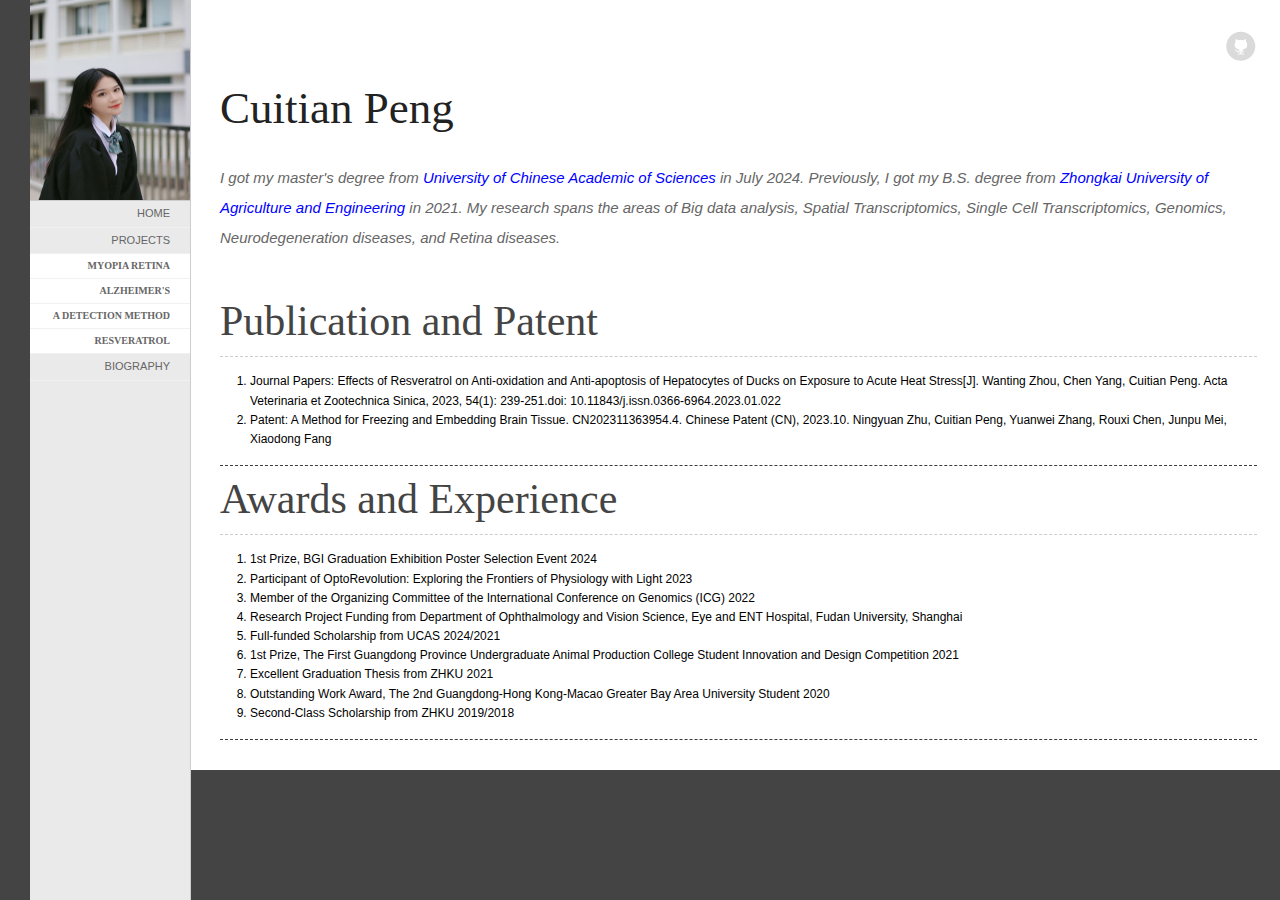
==== index.html @ 2ec467e6 "Update index.html" ====
<!DOCTYPE html PUBLIC "-//W3C//DTD XHTML 1.0 Strict//EN" "http://www.w3.org/TR/xhtml1/DTD/xhtml1-strict.dtd">
<html>

<head>
<title>Homepage of Cuitian Peng</title>
<meta http-equiv="Content-Type" content="text/html; charset=utf-8"/>
<link rel="stylesheet" type="text/css" href="css/style.css" />
<script type="text/javascript" src="js/jquery-1.7.js"></script>
<script type="text/javascript" src="js/jcarousellite_1.0.1.min.js"></script>
<!--[if IE 6]> <link rel="stylesheet" type="text/css" href="css/ie.css" /> <![endif]-->
<script type="text/javascript">
$(function() {
    $(".gallery").jCarouselLite({
        btnNext: ".next",
        btnPrev: ".prev"
    });
});
</script>
<style>
    body {
        font-family: Arial, sans-serif; /* 设置基础字体 */
        line-height: 1.6; /* 设置行高 */
    }
    h1 {
        font-size: 4em; /* 主标题字体大小 */
        color: #333; /* 颜色 */
    }
    h2 {
        font-size: 3.5em; /* 副标题字体大小 */
        color: #444; /* 颜色 */
    }
    .tag {
        font-size: 2em; /* 调整段落的字体大小 */
        color: #666; /* 颜色 */
    }
    p {
        font-size: 1.5em; /* 段落的字体大小 */
        color: #666; /* 颜色 */
    }
</style>
</head>
<body>

<div id="leftcont">
    <div id="leftimg"><a title="home" href="index.html"><img alt="image description" src="images/cuitianpeng.jpg" /></a></div>
    <div id="menu">
        <ul>
            <li><a title="link one" href="index.html">Home</a></li>
            <li><a title="link three" href="project.html">Projects</a></li>
        </ul>
    </div>
    <div id="menu1">
        <ul>
            <li><a title="link four" href="Myopia Retina.html">Myopia Retina</a></li>
            <li><a title="link seven" href="AD.html">AlZHEIMER's</a></li>  
            <li><a title="link six" href="A Detection Method.html">A Detection Method</a></li>
            <li><a title="link seven" href="Effects of resveratrol.html">Resveratrol</a></li> 
        </ul>
    </div>
    <div id="menu">
        <ul>
            <li><a href="Files/Cuitian PENG-CV-Revised 1018.pdf">Biography</a></li>
        </ul>
    </div>
</div>

<div id="main" >
    <div id="social"> 
        <a href="https://github.com/CuitianPeng24.ucl"> <img src="images/github.png" alt="" /></a>
    </div> 
    <div class="clr"></div>
    
    <h1>Cuitian Peng</h1>
    <p class="tag">I got my master's degree from <a href="https://www.ucas.ac.cn/">University of Chinese Academic of Sciences</a> in July 2024. 
        Previously, I got my B.S. degree from <a href="https://m.zhku.edu.cn/">Zhongkai University of Agriculture and Engineering</a> in 2021. 
        My research spans the areas of Big data analysis, Spatial Transcriptomics, Single Cell Transcriptomics, Genomics, Neurodegeneration diseases, and Retina diseases.
    </p>

    <h2>Publication and Patent</h2>
    <div id="awards">
        <ol>
            <li>Journal Papers: Effects of Resveratrol on Anti-oxidation and Anti-apoptosis of Hepatocytes of Ducks on Exposure to Acute Heat Stress[J]. Wanting Zhou, Chen Yang, Cuitian Peng. Acta Veterinaria et Zootechnica Sinica, 2023, 54(1): 239-251.doi: 10.11843/j.issn.0366-6964.2023.01.022</li>
            <li>Patent: A Method for Freezing and Embedding Brain Tissue. CN202311363954.4. Chinese Patent (CN), 2023.10. Ningyuan Zhu, Cuitian Peng, Yuanwei Zhang, Rouxi Chen, Junpu Mei, Xiaodong Fang</li>
        </ol>
    </div>

    <h2>Awards and Experience</h2>
    <div id="awards">
        <ol>
            <li>1st Prize, BGI Graduation Exhibition Poster Selection Event 2024 </li>
            <li>Participant of OptoRevolution: Exploring the Frontiers of Physiology with Light 2023</li>
            <li>Member of the Organizing Committee of the International Conference on Genomics (ICG) 2022</li>
            <li>Research Project Funding from Department of Ophthalmology and Vision Science, Eye and ENT Hospital, Fudan University, Shanghai</li>
            <li>Full-funded Scholarship from UCAS 2024/2021</li>
            <li>1st Prize, The First Guangdong Province Undergraduate Animal Production College Student Innovation and Design Competition 2021</li>
            <li>Excellent Graduation Thesis from ZHKU 2021</li>
            <li>Outstanding Work Award, The 2nd Guangdong-Hong Kong-Macao Greater Bay Area University Student 2020</li>
            <li>Second-Class Scholarship from ZHKU 2019/2018</li>
        </ol>
    </div>
</div>
</body>
</html>
---- css/style.css ----
@charset "utf-8";
/* Free css docuement at www.cssmoban.com
Template: Open Box
 Author Paarth */


* {
margin : 0;
padding : 0;
}
body {
background : #444;
font-family : Geneva, Arial, Helvetica, sans-serif;
font-size : 12px;
color : #444;
line-height : 200%;
}
body > #leftcont {
position : fixed;
}
img {
border : 0;
}
img.imgright {
float : right;
margin : 0 0 15px 15px;
padding : 5px;
border : #d7d9d0 solid 1px;
}
a {
color : #0000FF;
text-decoration : none;
}
a:hover {
color : #f00;
text-decoration : underline;
}
#leftcont {
position : absolute;
top : 0;
left : 0;
width : 160px;
margin-left : 30px;
height : 100%;
overflow : hidden;
background : #eaeaea;
border-right : 1px solid #ccc;
}
#leftimg {
width : 160px;
height : 200px;
border-bottom : 1px solid #ccc;
}

#leftimg img{
    width: 100%;
    height: 100%;
}

#social {
padding-bottom : 20px;
float : right;
}
#menu {
width : 160px;
}
#menu ul {
list-style-type : none;
}
#menu a {
display : block;
padding : 4px 20px;
color : #666;
text-decoration : none;
width : 120px;
background : #eaeaea;
border-bottom : 1px solid #f1f1f1;
text-align : right;
text-transform : uppercase;
font-family : "Arial Black", Gadget, sans-serif;
font-size : 11px;
font-weight : normal;
}

#menu a:hover {
color : #222;
}

#menu1 {
width : 160px;
}
#menu1 ul {
list-style-type : none;
}
#menu1 a {
display : block;
padding : 4px 20px;
color : #666;
text-decoration : none;
width : 120px;
background : #ffffff;
border-bottom : 1px solid #f1f1f1;
text-align : right;
text-transform : uppercase;
font-family : "Times New Roman", Gadget, sans-serif;
font-size : 10px;
font-weight : bold;
}

#menu1 a:hover {
color : #222;
}
.inner_copyright{text-indent:-9999px;height:0;line-height:0;font-size:0;overflow:hidden;}
#main {
width : 81%;
margin-left : 190px;
padding : 30px;
background : #fff;

}
#main p {
margin : 0 0 15px 0;
}
#main p.tag {
margin : 35px 0;
font-size : 15px;
font-style : italic;
line-height : 30px;
color : #666;
}
#main h1, h2, h3, h4, h5 {
margin : 0 0 15px 0;
font-size : 20px;
color : #222;
font-weight : normal;
font-family : Georgia, "Times New Roman", Times, serif;
}
#main h1 {
font-size : 45px;
line-height: 40px;
margin : 0 0 15px 0;
}
#main h2 {
border-bottom : 1px dashed #ccc;
padding-bottom : 1px;
}
#slider {
width : 750px;
position : relative;
margin-left : 70px;
padding : 20px;
height : 140px;
margin-top : 10px;
}
#slider .next, #slider .prev {
position : absolute;
top : 55px;
left : -77px;
width : 24px;
height : 43px;
display : block;
z-index : 101;
}
#slider .next {
left : 720px;
}
.gallery ul {
list-style : none;
}
.gallery ul li {
margin-left : 15px;
display : inline-block;
}
.gallery .photo {
margin-left : 15px;
}
.gallery .photo:first-child {
margin-left : 0;
}
a.photo {
display : block;
}
a.photo img, img.photo {
display : block;
border : #d3d3d3 solid 1px;
background : #fff;
}
a.photo:hover img {
border-color : #999;
}
#main .row {
clear : both;
float : left;
width : 100%;
padding-top : 4px;
padding-bottom: 5px;
}
#main .row .col {
float : left;
width : 40%;
height : 180px;
padding-right : 2%;
margin-right : 2%;
border-right : 1px solid #ccc;
padding-bottom : 0%;
margin-bottom : 0%;
border-bottom : 1px solid #ccc;
}
#main .row .last {
margin : 0;
padding : 0;
border : 0;
}
#main ul {
margin : 0 0 15px 30px;
list-style-type : square;
color : #666;
}
#main ul li span {
color : #444;
}
#main ol {
margin : 0 0 15px 30px;
color : #000;
}
#main ol li span {
color : #444;
}
.clr {
clear : both;
}
#footer {
clear : both;
border-top : 1px solid #ccc;
padding : 15px 0;
font-size : 10px;
text-align : right;
}
#footer p {
margin : 0;
padding : 0;
}

#awards {
    border-bottom: 1px dashed rgb(59, 59, 59);
    padding-bottom: 1px;
}
---- css/ie.css ----
html
{
	overflow: hidden;
}

body
{
	height: 100%;
	width: 100%;
	overflow: auto;
}
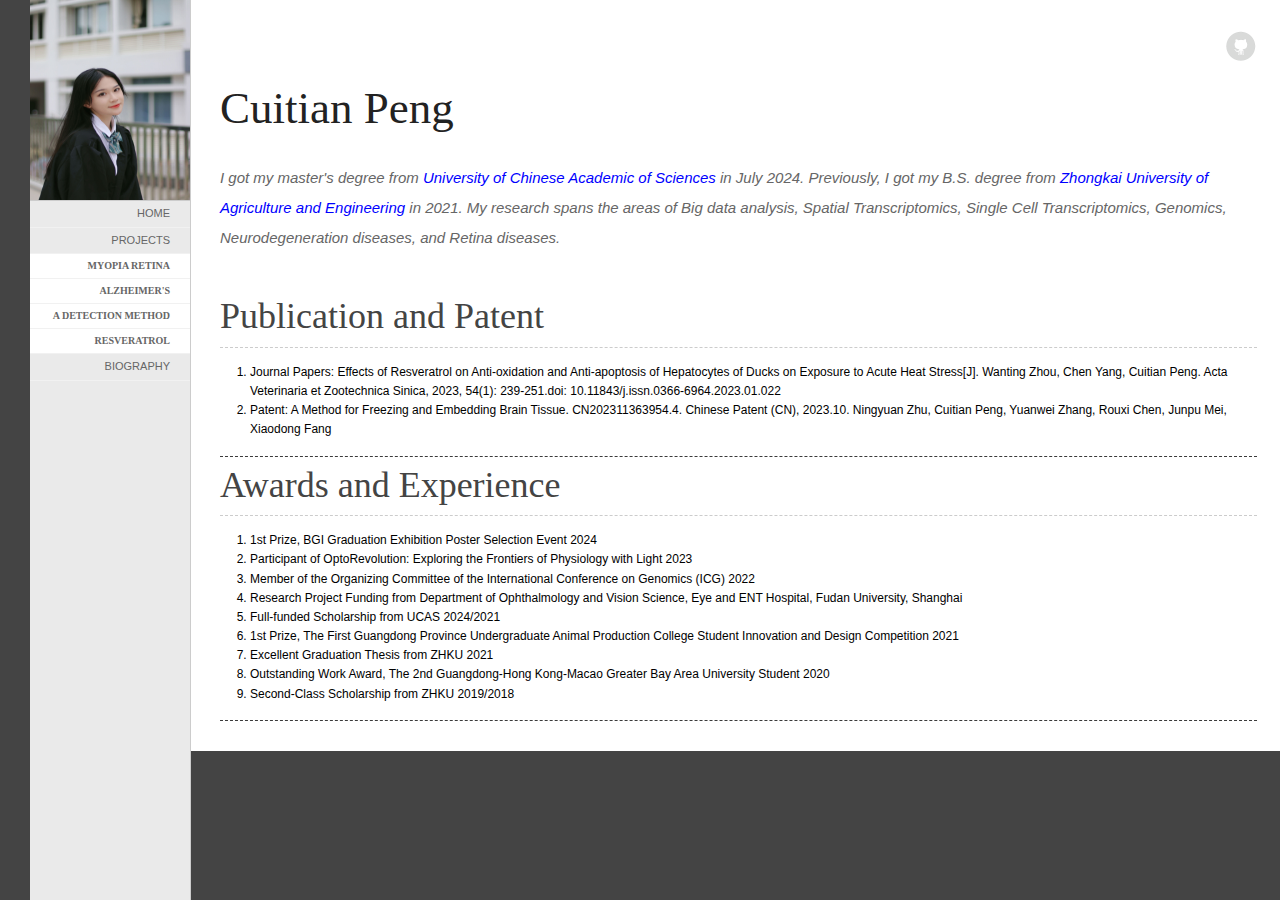
==== commit 7fb428a0: "Update index.html" ====
--- a/index.html
+++ b/index.html
@@ -26,15 +26,15 @@
         color: #333; /* 颜色 */
     }
     h2 {
-        font-size: 3.5em; /* 副标题字体大小 */
+        font-size: 3em; /* 副标题字体大小 */
         color: #444; /* 颜色 */
     }
     .tag {
-        font-size: 2em; /* 调整段落的字体大小 */
+        font-size: 2.5em; /* 调整段落的字体大小 */
         color: #666; /* 颜色 */
     }
     p {
-        font-size: 1.5em; /* 段落的字体大小 */
+        font-size: 2.5em; /* 段落的字体大小 */
         color: #666; /* 颜色 */
     }
 </style>
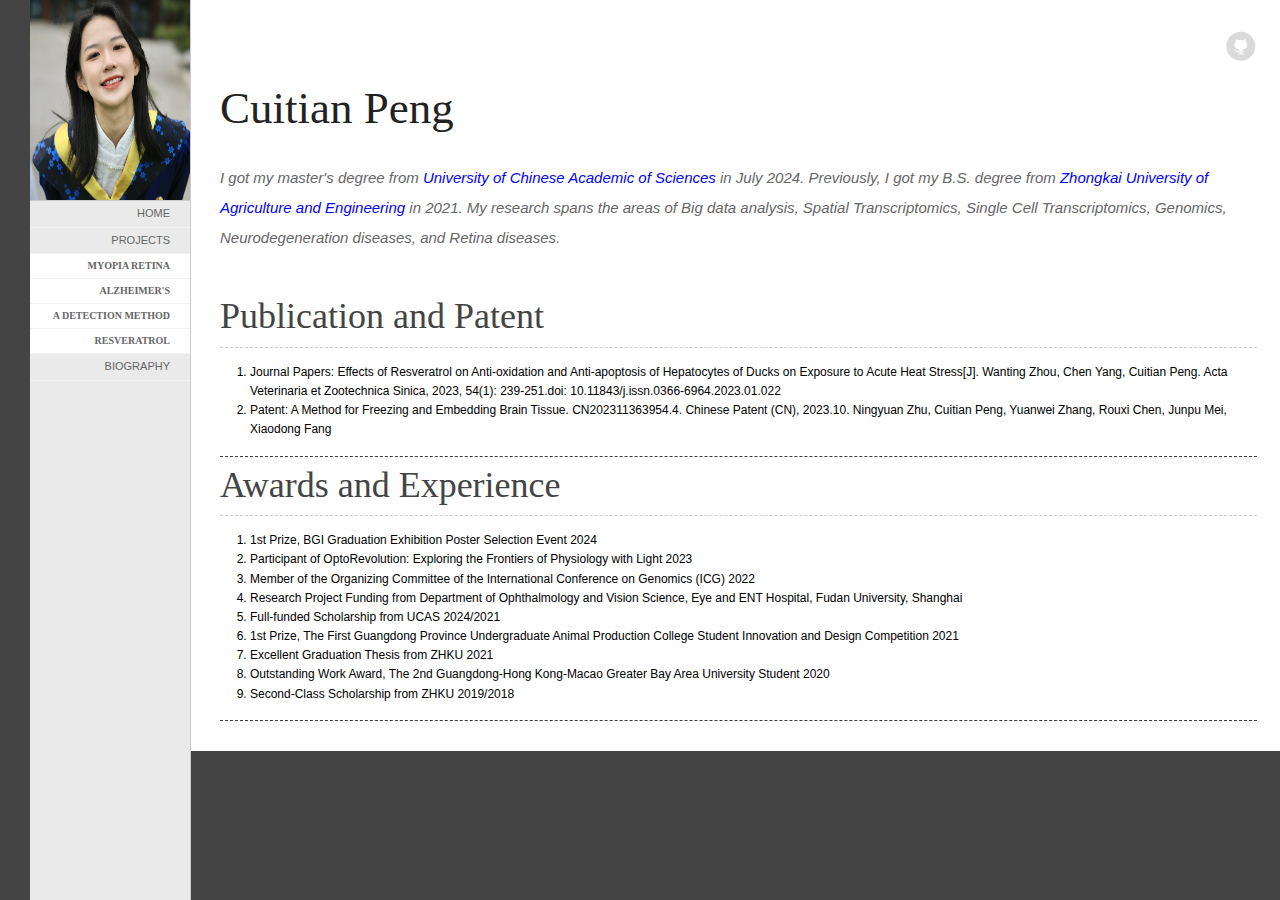
==== commit 62fe6b41: "Update index.html" ====
--- a/index.html
+++ b/index.html
@@ -42,7 +42,7 @@
 <body>
 
 <div id="leftcont">
-    <div id="leftimg"><a title="home" href="index.html"><img alt="image description" src="images/cuitianpeng.jpg" /></a></div>
+    <div id="leftimg"><a title="home" href="index.html"><img alt="image description" src="images/Photo.png" /></a></div>
     <div id="menu">
         <ul>
             <li><a title="link one" href="index.html">Home</a></li>
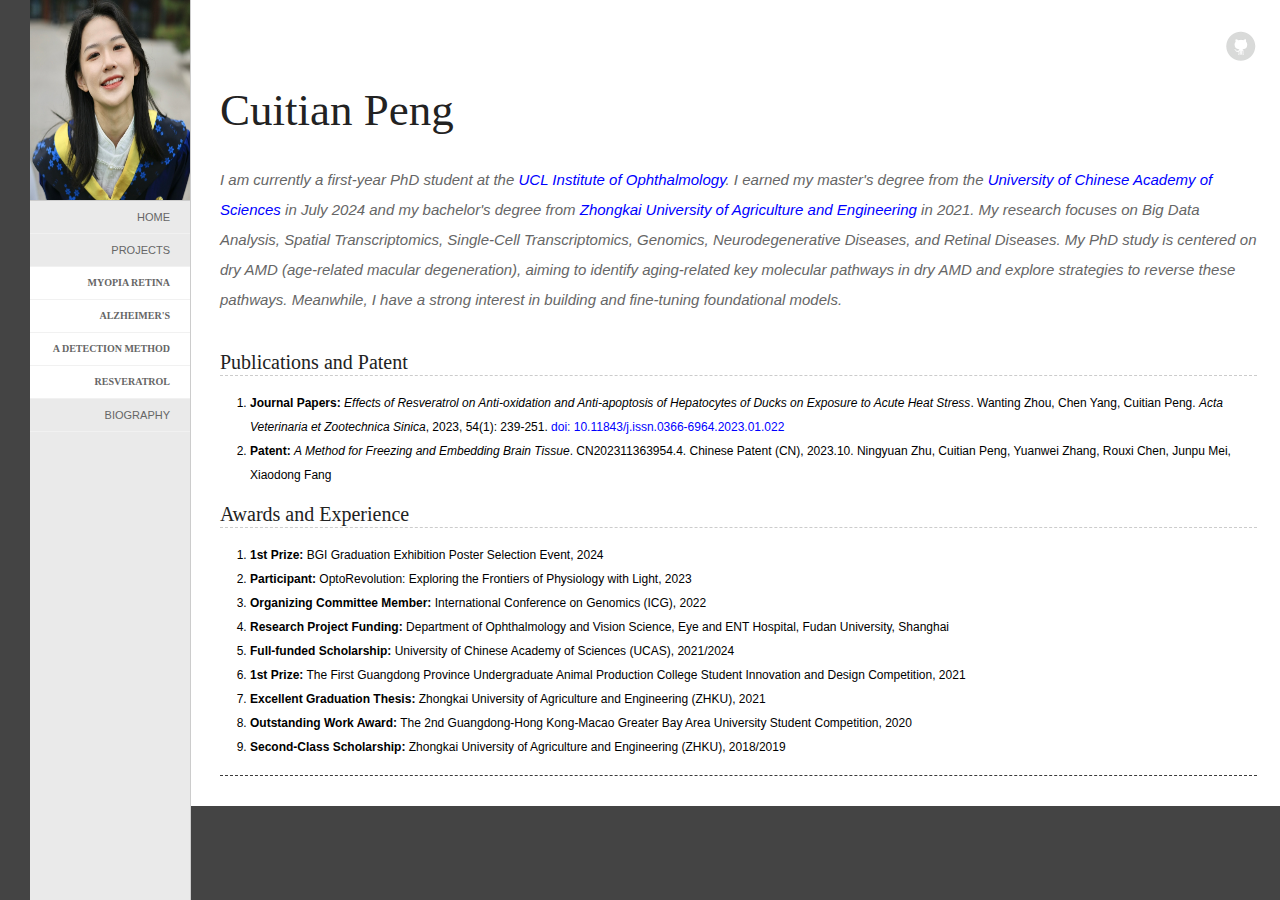
==== commit 9064d915: "Update index.html" ====
--- a/index.html
+++ b/index.html
@@ -1,103 +1,89 @@
-<!DOCTYPE html PUBLIC "-//W3C//DTD XHTML 1.0 Strict//EN" "http://www.w3.org/TR/xhtml1/DTD/xhtml1-strict.dtd">
-<html>
+<!DOCTYPE html>
+<html lang="en">
 
 <head>
-<title>Homepage of Cuitian Peng</title>
-<meta http-equiv="Content-Type" content="text/html; charset=utf-8"/>
-<link rel="stylesheet" type="text/css" href="css/style.css" />
-<script type="text/javascript" src="js/jquery-1.7.js"></script>
-<script type="text/javascript" src="js/jcarousellite_1.0.1.min.js"></script>
-<!--[if IE 6]> <link rel="stylesheet" type="text/css" href="css/ie.css" /> <![endif]-->
-<script type="text/javascript">
-$(function() {
-    $(".gallery").jCarouselLite({
-        btnNext: ".next",
-        btnPrev: ".prev"
-    });
-});
-</script>
-<style>
-    body {
-        font-family: Arial, sans-serif; /* 设置基础字体 */
-        line-height: 1.6; /* 设置行高 */
-    }
-    h1 {
-        font-size: 4em; /* 主标题字体大小 */
-        color: #333; /* 颜色 */
-    }
-    h2 {
-        font-size: 3em; /* 副标题字体大小 */
-        color: #444; /* 颜色 */
-    }
-    .tag {
-        font-size: 2.5em; /* 调整段落的字体大小 */
-        color: #666; /* 颜色 */
-    }
-    p {
-        font-size: 2.5em; /* 段落的字体大小 */
-        color: #666; /* 颜色 */
-    }
-</style>
+    <meta charset="UTF-8">
+    <meta name="viewport" content="width=device-width, initial-scale=1.0">
+    <title>Homepage of Cuitian Peng</title>
+    <link rel="stylesheet" type="text/css" href="css/style.css" />
+    <script src="js/jquery-1.7.js"></script>
+    <script src="js/jcarousellite_1.0.1.min.js"></script>
+    <script>
+        $(function() {
+            $(".gallery").jCarouselLite({
+                btnNext: ".next",
+                btnPrev: ".prev"
+            });
+        });
+    </script>
 </head>
+
 <body>
-
-<div id="leftcont">
-    <div id="leftimg"><a title="home" href="index.html"><img alt="image description" src="images/Photo.png" /></a></div>
-    <div id="menu">
-        <ul>
-            <li><a title="link one" href="index.html">Home</a></li>
-            <li><a title="link three" href="project.html">Projects</a></li>
-        </ul>
-    </div>
-    <div id="menu1">
-        <ul>
-            <li><a title="link four" href="Myopia Retina.html">Myopia Retina</a></li>
-            <li><a title="link seven" href="AD.html">AlZHEIMER's</a></li>  
-            <li><a title="link six" href="A Detection Method.html">A Detection Method</a></li>
-            <li><a title="link seven" href="Effects of resveratrol.html">Resveratrol</a></li> 
-        </ul>
-    </div>
-    <div id="menu">
-        <ul>
-            <li><a href="Files/Cuitian PENG-CV-Revised 1018.pdf">Biography</a></li>
-        </ul>
-    </div>
-</div>
-
-<div id="main" >
-    <div id="social"> 
-        <a href="https://github.com/CuitianPeng24.ucl"> <img src="images/github.png" alt="" /></a>
-    </div> 
-    <div class="clr"></div>
-    
-    <h1>Cuitian Peng</h1>
-    <p class="tag">I got my master's degree from <a href="https://www.ucas.ac.cn/">University of Chinese Academic of Sciences</a> in July 2024. 
-        Previously, I got my B.S. degree from <a href="https://m.zhku.edu.cn/">Zhongkai University of Agriculture and Engineering</a> in 2021. 
-        My research spans the areas of Big data analysis, Spatial Transcriptomics, Single Cell Transcriptomics, Genomics, Neurodegeneration diseases, and Retina diseases.
-    </p>
-
-    <h2>Publication and Patent</h2>
-    <div id="awards">
-        <ol>
-            <li>Journal Papers: Effects of Resveratrol on Anti-oxidation and Anti-apoptosis of Hepatocytes of Ducks on Exposure to Acute Heat Stress[J]. Wanting Zhou, Chen Yang, Cuitian Peng. Acta Veterinaria et Zootechnica Sinica, 2023, 54(1): 239-251.doi: 10.11843/j.issn.0366-6964.2023.01.022</li>
-            <li>Patent: A Method for Freezing and Embedding Brain Tissue. CN202311363954.4. Chinese Patent (CN), 2023.10. Ningyuan Zhu, Cuitian Peng, Yuanwei Zhang, Rouxi Chen, Junpu Mei, Xiaodong Fang</li>
-        </ol>
+    <div id="leftcont">
+        <div id="leftimg">
+            <a title="home" href="index.html"><img alt="image description" src="images/Photo.png" /></a>
+        </div>
+        <div id="menu">
+            <ul>
+                <li><a title="link one" href="index.html">Home</a></li>
+                <li><a title="link three" href="project.html">Projects</a></li>
+            </ul>
+        </div>
+        <div id="menu1">
+            <ul>
+                <li><a title="link four" href="Myopia Retina.html">Myopia Retina</a></li>
+                <li><a title="link seven" href="AD.html">Alzheimer's</a></li>
+                <li><a title="link six" href="A Detection Method.html">A Detection Method</a></li>
+                <li><a title="link seven" href="Effects of resveratrol.html">Resveratrol</a></li>
+            </ul>
+        </div>
+        <div id="menu">
+            <ul>
+                <li><a href="Files/Monica CV Final.pdf">Biography</a></li>
+            </ul>
+        </div>
     </div>
 
-    <h2>Awards and Experience</h2>
-    <div id="awards">
-        <ol>
-            <li>1st Prize, BGI Graduation Exhibition Poster Selection Event 2024 </li>
-            <li>Participant of OptoRevolution: Exploring the Frontiers of Physiology with Light 2023</li>
-            <li>Member of the Organizing Committee of the International Conference on Genomics (ICG) 2022</li>
-            <li>Research Project Funding from Department of Ophthalmology and Vision Science, Eye and ENT Hospital, Fudan University, Shanghai</li>
-            <li>Full-funded Scholarship from UCAS 2024/2021</li>
-            <li>1st Prize, The First Guangdong Province Undergraduate Animal Production College Student Innovation and Design Competition 2021</li>
-            <li>Excellent Graduation Thesis from ZHKU 2021</li>
-            <li>Outstanding Work Award, The 2nd Guangdong-Hong Kong-Macao Greater Bay Area University Student 2020</li>
-            <li>Second-Class Scholarship from ZHKU 2019/2018</li>
-        </ol>
+    <div id="main">
+        <div id="social">
+            <a href="https://github.com/CuitianPeng24.ucl"><img src="images/github.png" alt="GitHub" /></a>
+        </div>
+        <div class="clr"></div>
+
+        <h1>Cuitian Peng</h1>
+        <p class="tag">
+            I am currently a first-year PhD student at the <a href="https://www.ucl.ac.uk/ioo/">UCL Institute of Ophthalmology</a>. I earned my master's degree from the <a href="https://www.ucas.ac.cn/">University of Chinese Academy of Sciences</a> in July 2024 and my bachelor's degree from <a href="https://m.zhku.edu.cn/">Zhongkai University of Agriculture and Engineering</a> in 2021. My research focuses on Big Data Analysis, Spatial Transcriptomics, Single-Cell Transcriptomics, Genomics, Neurodegenerative Diseases, and Retinal Diseases. My PhD study is centered on dry AMD (age-related macular degeneration), aiming to identify aging-related key molecular pathways in dry AMD and explore strategies to reverse these pathways. Meanwhile, I have a strong interest in building and fine-tuning foundational models.
+        </p>
+
+        <section id="publications">
+            <h2>Publications and Patent</h2>
+            <ol>
+                <li>
+                    <strong>Journal Papers:</strong>
+                    <em>Effects of Resveratrol on Anti-oxidation and Anti-apoptosis of Hepatocytes of Ducks on Exposure to Acute Heat Stress</em>. Wanting Zhou, Chen Yang, Cuitian Peng. <em>Acta Veterinaria et Zootechnica Sinica</em>, 2023, 54(1): 239-251. <a href="https://doi.org/10.11843/j.issn.0366-6964.2023.01.022" target="_blank">doi: 10.11843/j.issn.0366-6964.2023.01.022</a>
+                </li>
+                <li>
+                    <strong>Patent:</strong>
+                    <em>A Method for Freezing and Embedding Brain Tissue</em>. CN202311363954.4. Chinese Patent (CN), 2023.10. Ningyuan Zhu, Cuitian Peng, Yuanwei Zhang, Rouxi Chen, Junpu Mei, Xiaodong Fang
+                </li>
+            </ol>
+        </section>
+
+        <section id="awards">
+            <h2>Awards and Experience</h2>
+            <ol>
+                <li><strong>1st Prize:</strong> BGI Graduation Exhibition Poster Selection Event, 2024</li>
+                <li><strong>Participant:</strong> OptoRevolution: Exploring the Frontiers of Physiology with Light, 2023</li>
+                <li><strong>Organizing Committee Member:</strong> International Conference on Genomics (ICG), 2022</li>
+                <li><strong>Research Project Funding:</strong> Department of Ophthalmology and Vision Science, Eye and ENT Hospital, Fudan University, Shanghai</li>
+                <li><strong>Full-funded Scholarship:</strong> University of Chinese Academy of Sciences (UCAS), 2021/2024</li>
+                <li><strong>1st Prize:</strong> The First Guangdong Province Undergraduate Animal Production College Student Innovation and Design Competition, 2021</li>
+                <li><strong>Excellent Graduation Thesis:</strong> Zhongkai University of Agriculture and Engineering (ZHKU), 2021</li>
+                <li><strong>Outstanding Work Award:</strong> The 2nd Guangdong-Hong Kong-Macao Greater Bay Area University Student Competition, 2020</li>
+                <li><strong>Second-Class Scholarship:</strong> Zhongkai University of Agriculture and Engineering (ZHKU), 2018/2019</li>
+            </ol>
+        </section>
     </div>
-</div>
 </body>
+
 </html>
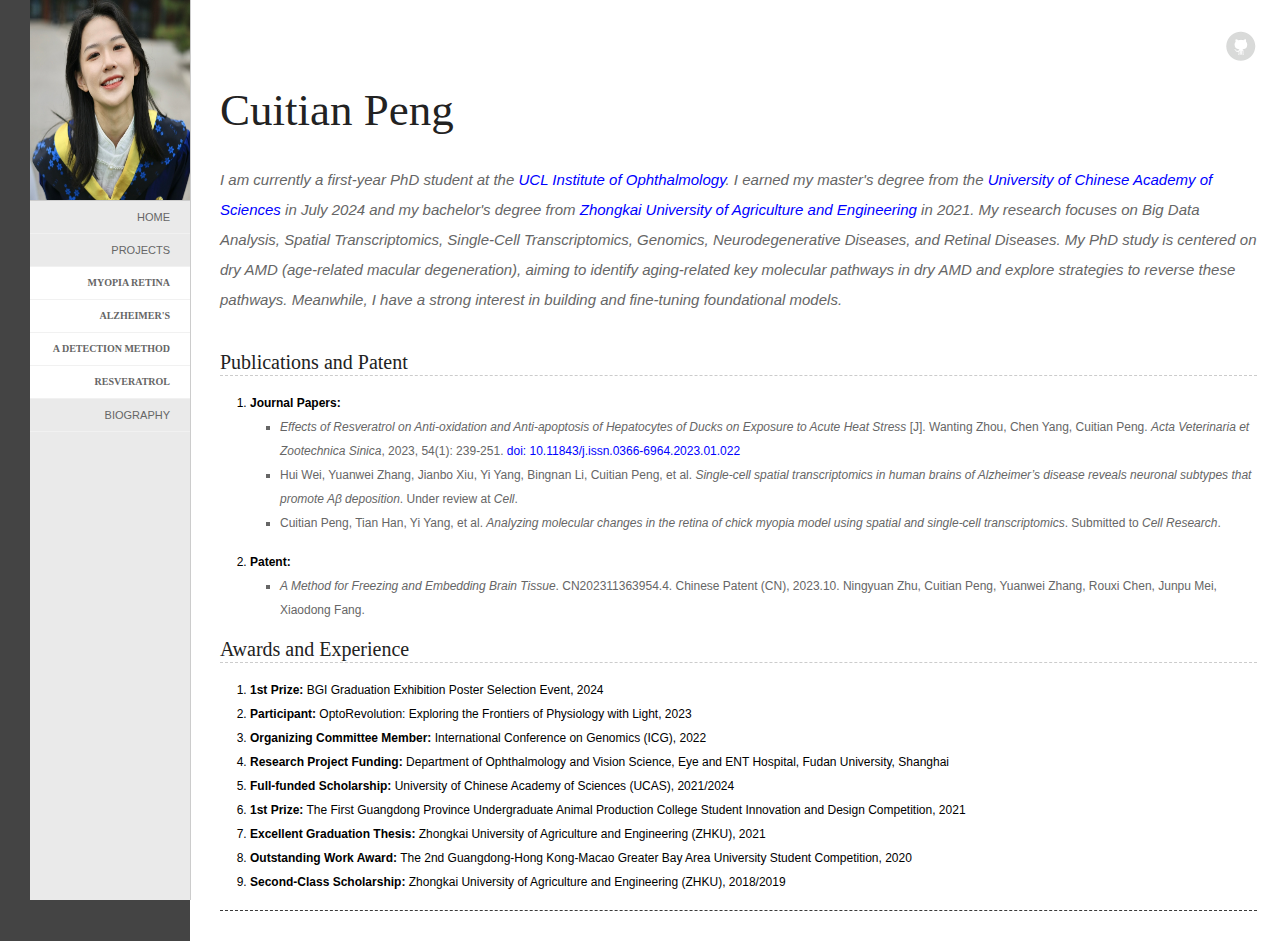
==== commit 67e16ab7: "Update index.html" ====
--- a/index.html
+++ b/index.html
@@ -55,19 +55,37 @@
             I am currently a first-year PhD student at the <a href="https://www.ucl.ac.uk/ioo/">UCL Institute of Ophthalmology</a>. I earned my master's degree from the <a href="https://www.ucas.ac.cn/">University of Chinese Academy of Sciences</a> in July 2024 and my bachelor's degree from <a href="https://m.zhku.edu.cn/">Zhongkai University of Agriculture and Engineering</a> in 2021. My research focuses on Big Data Analysis, Spatial Transcriptomics, Single-Cell Transcriptomics, Genomics, Neurodegenerative Diseases, and Retinal Diseases. My PhD study is centered on dry AMD (age-related macular degeneration), aiming to identify aging-related key molecular pathways in dry AMD and explore strategies to reverse these pathways. Meanwhile, I have a strong interest in building and fine-tuning foundational models.
         </p>
 
-        <section id="publications">
-            <h2>Publications and Patent</h2>
-            <ol>
+<section id="publications">
+    <h2>Publications and Patent</h2>
+    <ol>
+        <li>
+            <strong>Journal Papers:</strong>
+            <ul>
                 <li>
-                    <strong>Journal Papers:</strong>
-                    <em>Effects of Resveratrol on Anti-oxidation and Anti-apoptosis of Hepatocytes of Ducks on Exposure to Acute Heat Stress</em>. Wanting Zhou, Chen Yang, Cuitian Peng. <em>Acta Veterinaria et Zootechnica Sinica</em>, 2023, 54(1): 239-251. <a href="https://doi.org/10.11843/j.issn.0366-6964.2023.01.022" target="_blank">doi: 10.11843/j.issn.0366-6964.2023.01.022</a>
+                    <em>Effects of Resveratrol on Anti-oxidation and Anti-apoptosis of Hepatocytes of Ducks on Exposure to Acute Heat Stress</em> [J]. Wanting Zhou, Chen Yang, Cuitian Peng. 
+                    <em>Acta Veterinaria et Zootechnica Sinica</em>, 2023, 54(1): 239-251. 
+                    <a href="https://doi.org/10.11843/j.issn.0366-6964.2023.01.022" target="_blank">doi: 10.11843/j.issn.0366-6964.2023.01.022</a>
                 </li>
                 <li>
-                    <strong>Patent:</strong>
-                    <em>A Method for Freezing and Embedding Brain Tissue</em>. CN202311363954.4. Chinese Patent (CN), 2023.10. Ningyuan Zhu, Cuitian Peng, Yuanwei Zhang, Rouxi Chen, Junpu Mei, Xiaodong Fang
+                    Hui Wei, Yuanwei Zhang, Jianbo Xiu, Yi Yang, Bingnan Li, Cuitian Peng, et al. 
+                    <em>Single-cell spatial transcriptomics in human brains of Alzheimer’s disease reveals neuronal subtypes that promote Aβ deposition</em>. Under review at <em>Cell</em>.
                 </li>
-            </ol>
-        </section>
+                <li>
+                    Cuitian Peng, Tian Han, Yi Yang, et al. 
+                    <em>Analyzing molecular changes in the retina of chick myopia model using spatial and single-cell transcriptomics</em>. Submitted to <em>Cell Research</em>.
+                </li>
+            </ul>
+        </li>
+        <li>
+            <strong>Patent:</strong>
+            <ul>
+                <li>
+                    <em>A Method for Freezing and Embedding Brain Tissue</em>. CN202311363954.4. Chinese Patent (CN), 2023.10. Ningyuan Zhu, Cuitian Peng, Yuanwei Zhang, Rouxi Chen, Junpu Mei, Xiaodong Fang.
+                </li>
+            </ul>
+        </li>
+    </ol>
+</section>
 
         <section id="awards">
             <h2>Awards and Experience</h2>
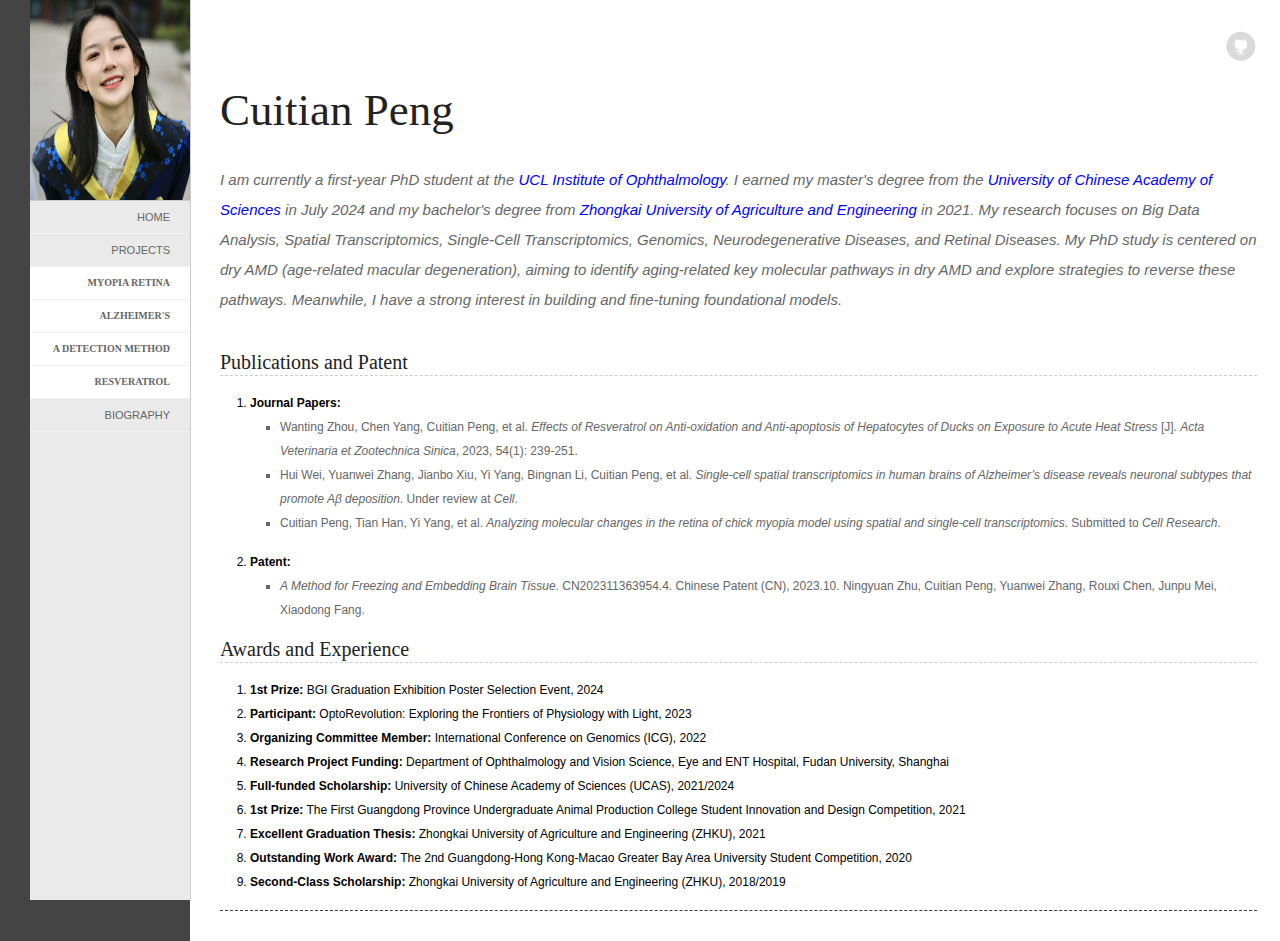
==== commit 9edcb3f9: "Update index.html" ====
--- a/index.html
+++ b/index.html
@@ -62,9 +62,8 @@
             <strong>Journal Papers:</strong>
             <ul>
                 <li>
-                    <em>Effects of Resveratrol on Anti-oxidation and Anti-apoptosis of Hepatocytes of Ducks on Exposure to Acute Heat Stress</em> [J]. Wanting Zhou, Chen Yang, Cuitian Peng. 
-                    <em>Acta Veterinaria et Zootechnica Sinica</em>, 2023, 54(1): 239-251. 
-                    <a href="https://doi.org/10.11843/j.issn.0366-6964.2023.01.022" target="_blank">doi: 10.11843/j.issn.0366-6964.2023.01.022</a>
+                    Wanting Zhou, Chen Yang, Cuitian Peng, et al. 
+                    <em>Effects of Resveratrol on Anti-oxidation and Anti-apoptosis of Hepatocytes of Ducks on Exposure to Acute Heat Stress</em> [J]. <em>Acta Veterinaria et Zootechnica Sinica</em>, 2023, 54(1): 239-251.
                 </li>
                 <li>
                     Hui Wei, Yuanwei Zhang, Jianbo Xiu, Yi Yang, Bingnan Li, Cuitian Peng, et al. 
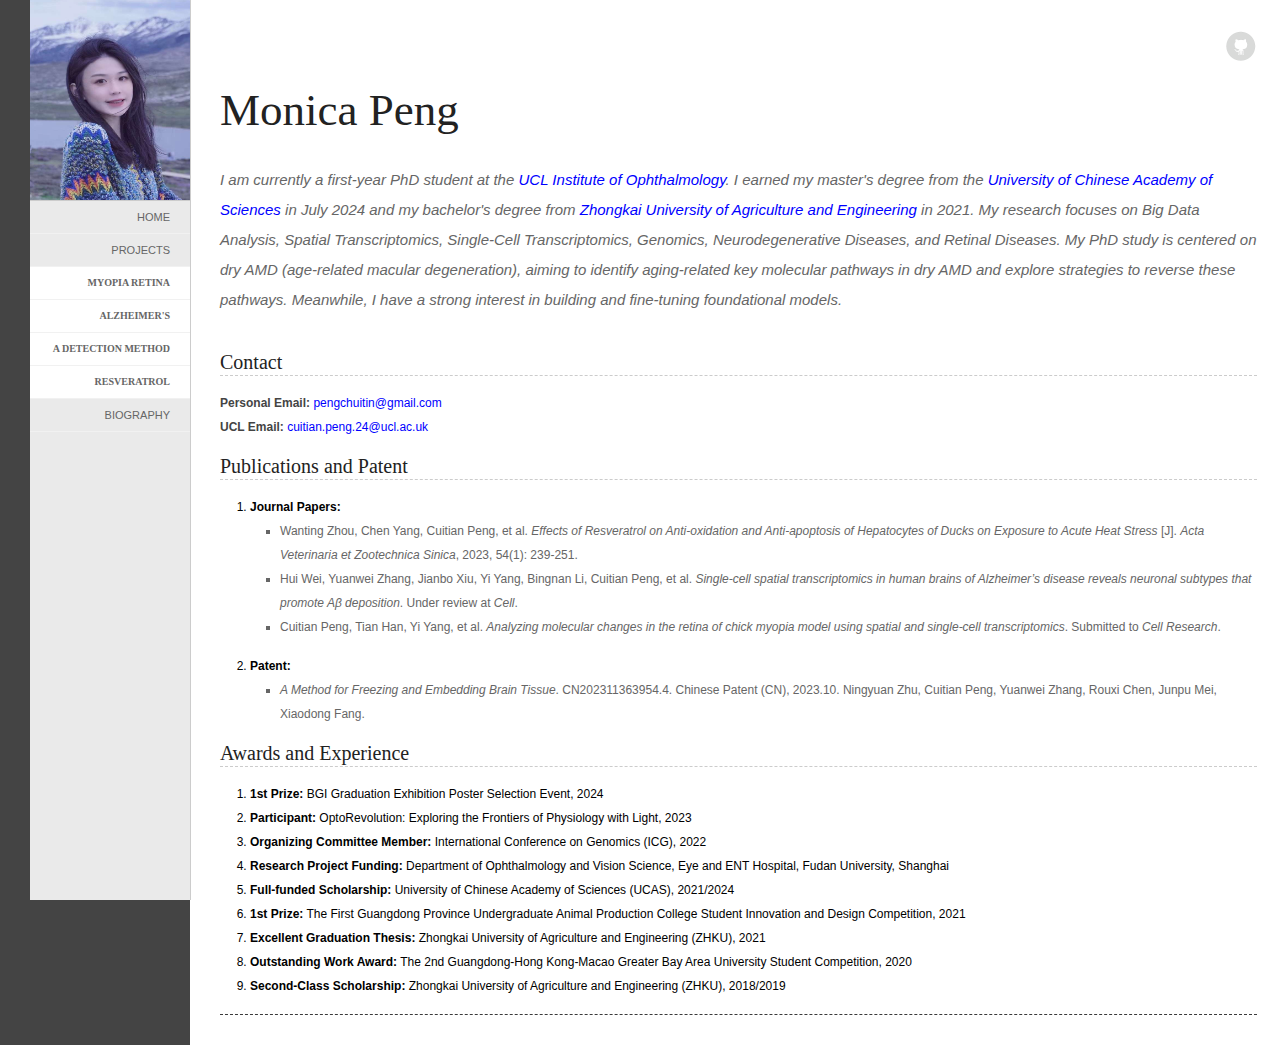
==== commit b028db1e: "Update index.html" ====
--- a/index.html
+++ b/index.html
@@ -7,7 +7,6 @@
     <title>Homepage of Cuitian Peng</title>
     <link rel="stylesheet" type="text/css" href="css/style.css" />
     <script src="js/jquery-1.7.js"></script>
-    <script src="js/jcarousellite_1.0.1.min.js"></script>
     <script>
         $(function() {
             $(".gallery").jCarouselLite({
@@ -21,20 +20,20 @@
 <body>
     <div id="leftcont">
         <div id="leftimg">
-            <a title="home" href="index.html"><img alt="image description" src="images/Photo.png" /></a>
+            <a title="home" href="index.html"><img alt="Homepage" src="images/Photo.png" /></a>
         </div>
         <div id="menu">
             <ul>
-                <li><a title="link one" href="index.html">Home</a></li>
-                <li><a title="link three" href="project.html">Projects</a></li>
+                <li><a title="Home" href="index.html">Home</a></li>
+                <li><a title="Projects" href="project.html">Projects</a></li>
             </ul>
         </div>
         <div id="menu1">
             <ul>
-                <li><a title="link four" href="Myopia Retina.html">Myopia Retina</a></li>
-                <li><a title="link seven" href="AD.html">Alzheimer's</a></li>
-                <li><a title="link six" href="A Detection Method.html">A Detection Method</a></li>
-                <li><a title="link seven" href="Effects of resveratrol.html">Resveratrol</a></li>
+                <li><a title="Myopia Retina" href="Myopia Retina.html">Myopia Retina</a></li>
+                <li><a title="Alzheimer's" href="AD.html">Alzheimer's</a></li>
+                <li><a title="Detection Method" href="A Detection Method.html">A Detection Method</a></li>
+                <li><a title="Resveratrol" href="Effects of resveratrol.html">Resveratrol</a></li>
             </ul>
         </div>
         <div id="menu">
@@ -50,41 +49,49 @@
         </div>
         <div class="clr"></div>
 
-        <h1>Cuitian Peng</h1>
+        <h1>Monica Peng</h1>
         <p class="tag">
             I am currently a first-year PhD student at the <a href="https://www.ucl.ac.uk/ioo/">UCL Institute of Ophthalmology</a>. I earned my master's degree from the <a href="https://www.ucas.ac.cn/">University of Chinese Academy of Sciences</a> in July 2024 and my bachelor's degree from <a href="https://m.zhku.edu.cn/">Zhongkai University of Agriculture and Engineering</a> in 2021. My research focuses on Big Data Analysis, Spatial Transcriptomics, Single-Cell Transcriptomics, Genomics, Neurodegenerative Diseases, and Retinal Diseases. My PhD study is centered on dry AMD (age-related macular degeneration), aiming to identify aging-related key molecular pathways in dry AMD and explore strategies to reverse these pathways. Meanwhile, I have a strong interest in building and fine-tuning foundational models.
         </p>
 
-<section id="publications">
-    <h2>Publications and Patent</h2>
-    <ol>
-        <li>
-            <strong>Journal Papers:</strong>
-            <ul>
+        <section id="contact">
+            <h2>Contact</h2>
+            <p>
+                <strong>Personal Email:</strong> <a href="mailto:pengchuitin@gmail.com">pengchuitin@gmail.com</a><br>
+                <strong>UCL Email:</strong> <a href="mailto:cuitian.peng.24@ucl.ac.uk">cuitian.peng.24@ucl.ac.uk</a>
+            </p>
+        </section>
+
+        <section id="publications">
+            <h2>Publications and Patent</h2>
+            <ol>
                 <li>
-                    Wanting Zhou, Chen Yang, Cuitian Peng, et al. 
-                    <em>Effects of Resveratrol on Anti-oxidation and Anti-apoptosis of Hepatocytes of Ducks on Exposure to Acute Heat Stress</em> [J]. <em>Acta Veterinaria et Zootechnica Sinica</em>, 2023, 54(1): 239-251.
+                    <strong>Journal Papers:</strong>
+                    <ul>
+                        <li>
+                            Wanting Zhou, Chen Yang, Cuitian Peng, et al. 
+                            <em>Effects of Resveratrol on Anti-oxidation and Anti-apoptosis of Hepatocytes of Ducks on Exposure to Acute Heat Stress</em> [J]. <em>Acta Veterinaria et Zootechnica Sinica</em>, 2023, 54(1): 239-251.
+                        </li>
+                        <li>
+                            Hui Wei, Yuanwei Zhang, Jianbo Xiu, Yi Yang, Bingnan Li, Cuitian Peng, et al. 
+                            <em>Single-cell spatial transcriptomics in human brains of Alzheimer’s disease reveals neuronal subtypes that promote Aβ deposition</em>. Under review at <em>Cell</em>.
+                        </li>
+                        <li>
+                            Cuitian Peng, Tian Han, Yi Yang, et al. 
+                            <em>Analyzing molecular changes in the retina of chick myopia model using spatial and single-cell transcriptomics</em>. Submitted to <em>Cell Research</em>.
+                        </li>
+                    </ul>
                 </li>
                 <li>
-                    Hui Wei, Yuanwei Zhang, Jianbo Xiu, Yi Yang, Bingnan Li, Cuitian Peng, et al. 
-                    <em>Single-cell spatial transcriptomics in human brains of Alzheimer’s disease reveals neuronal subtypes that promote Aβ deposition</em>. Under review at <em>Cell</em>.
+                    <strong>Patent:</strong>
+                    <ul>
+                        <li>
+                            <em>A Method for Freezing and Embedding Brain Tissue</em>. CN202311363954.4. Chinese Patent (CN), 2023.10. Ningyuan Zhu, Cuitian Peng, Yuanwei Zhang, Rouxi Chen, Junpu Mei, Xiaodong Fang.
+                        </li>
+                    </ul>
                 </li>
-                <li>
-                    Cuitian Peng, Tian Han, Yi Yang, et al. 
-                    <em>Analyzing molecular changes in the retina of chick myopia model using spatial and single-cell transcriptomics</em>. Submitted to <em>Cell Research</em>.
-                </li>
-            </ul>
-        </li>
-        <li>
-            <strong>Patent:</strong>
-            <ul>
-                <li>
-                    <em>A Method for Freezing and Embedding Brain Tissue</em>. CN202311363954.4. Chinese Patent (CN), 2023.10. Ningyuan Zhu, Cuitian Peng, Yuanwei Zhang, Rouxi Chen, Junpu Mei, Xiaodong Fang.
-                </li>
-            </ul>
-        </li>
-    </ol>
-</section>
+            </ol>
+        </section>
 
         <section id="awards">
             <h2>Awards and Experience</h2>
